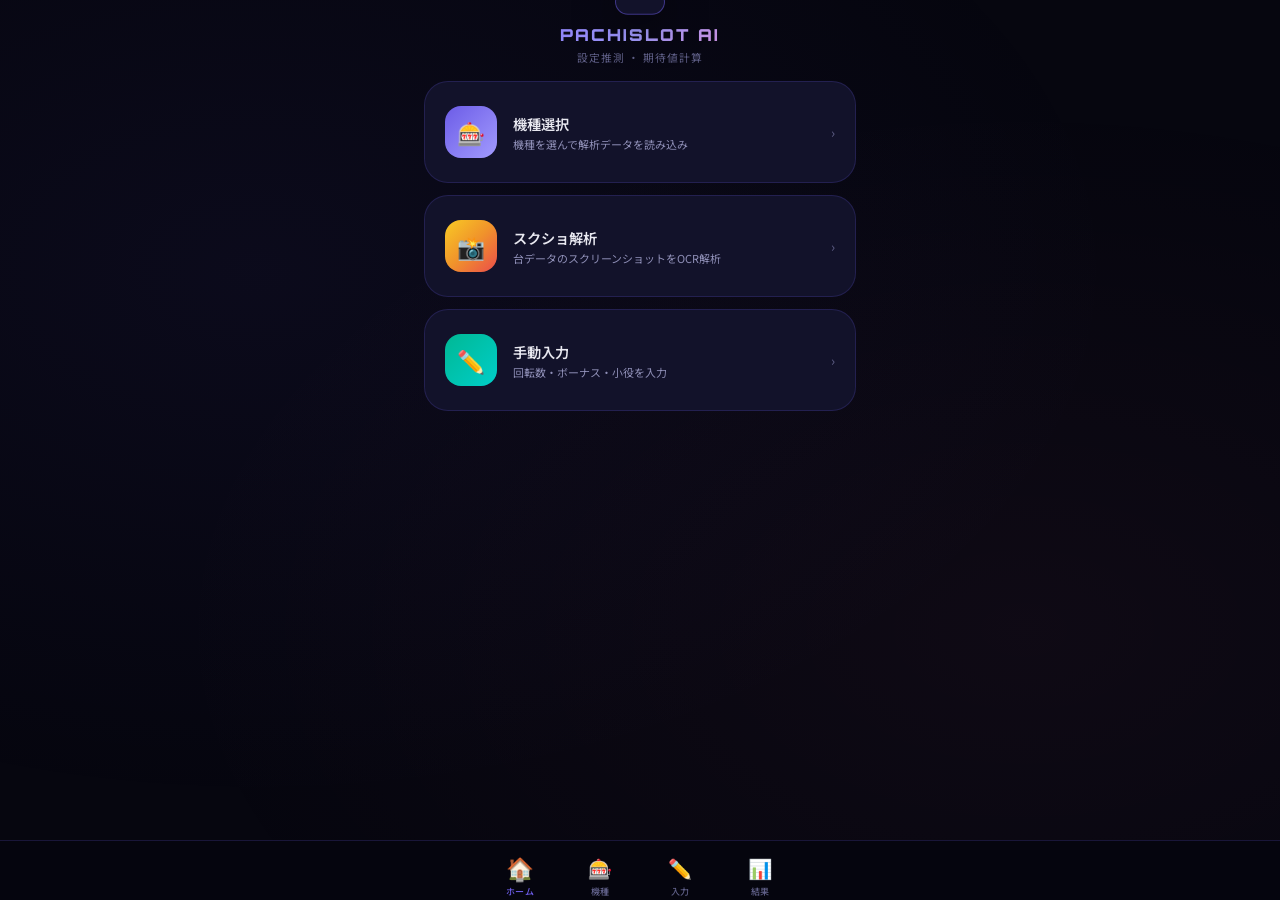
==== index.html @ 09a87e5e "Initial commit: Pachislot AI Tool with 70 machines" ====
<!DOCTYPE html>
<html lang="ja">

<head>
  <meta charset="UTF-8">
  <meta name="viewport" content="width=device-width, initial-scale=1.0, viewport-fit=cover, user-scalable=no">
  <meta name="apple-mobile-web-app-capable" content="yes">
  <meta name="apple-mobile-web-app-status-bar-style" content="black-translucent">
  <meta name="theme-color" content="#06060f">
  <meta name="description" content="パチスロ期待値・設定推測AIツール - ベイズ推定による設定判別、期待値計算、時給換算、ヤメ時推定">

  <title>パチスロ設定推測AI</title>

  <link rel="manifest" href="./manifest.json">
  <link rel="apple-touch-icon" href="./icon-192.png">
  <link rel="stylesheet" href="./style.css">
</head>

<body>

  <div id="app">

    <!-- ============ Header ============ -->
    <header class="app-header">
      <h1>PACHISLOT AI</h1>
      <p class="subtitle">設定推測 ・ 期待値計算</p>
    </header>

    <!-- ============ HOME SCREEN ============ -->
    <div id="home" class="screen active">

      <!-- Machine Select Card -->
      <div class="menu-card" data-target="machine-select">
        <div class="menu-icon purple">🎰</div>
        <div class="menu-info">
          <h3>機種選択</h3>
          <p>機種を選んで解析データを読み込み</p>
        </div>
        <span class="menu-arrow">›</span>
      </div>

      <!-- Screenshot Card -->
      <div class="menu-card" data-target="screenshot">
        <div class="menu-icon gold">📸</div>
        <div class="menu-info">
          <h3>スクショ解析</h3>
          <p>台データのスクリーンショットをOCR解析</p>
        </div>
        <span class="menu-arrow">›</span>
      </div>

      <!-- Manual Input Card -->
      <div class="menu-card" data-target="input">
        <div class="menu-icon green">✏️</div>
        <div class="menu-info">
          <h3>手動入力</h3>
          <p>回転数・ボーナス・小役を入力</p>
        </div>
        <span class="menu-arrow">›</span>
      </div>

      <!-- Quick Result Card (if machine selected) -->
      <div id="quick-status" class="card glow" style="display:none;">
        <div class="card-title"><span class="icon">📌</span>選択中の機種</div>
        <div class="detail-row">
          <span class="label">機種名</span>
          <span class="value" id="home-machine-name">-</span>
        </div>
      </div>

    </div>

    <!-- ============ MACHINE SELECT SCREEN ============ -->
    <div id="machine-select" class="screen">
      <button class="back-btn"
        onclick="document.querySelectorAll('.screen').forEach(s=>s.classList.remove('active'));document.getElementById('home').classList.add('active');">
        ‹ 戻る
      </button>

      <div class="card">
        <div class="card-title"><span class="icon">🔍</span>機種を検索</div>
        <input type="text" class="form-input" id="machine-search" placeholder="機種名を入力（例：北斗、からくり）">
        <div id="machine-info-panel" class="machine-info-panel"></div>
      </div>

      <div class="card">
        <div class="card-title"><span class="icon">📋</span>対応機種一覧 <span id="machine-count"
            style="margin-left:auto;font-size:0.9em;color:var(--accent-secondary)"></span></div>
        <div id="machine-chips" class="machine-select-list"></div>
      </div>

      <div class="btn-group">
        <button class="btn btn-secondary" onclick="
        document.querySelectorAll('.screen').forEach(s=>s.classList.remove('active'));
        document.getElementById('custom-machine').classList.add('active');
        window.scrollTo(0,0);
      ">＋ カスタム機種を追加</button>
        <button class="btn btn-primary" onclick="
        if(!document.querySelector('.machine-chip.selected')){return;}
        document.querySelectorAll('.screen').forEach(s=>s.classList.remove('active'));
        document.getElementById('input').classList.add('active');
        window.scrollTo(0,0);
      ">入力画面へ ›</button>
      </div>
    </div>

    <!-- ============ CUSTOM MACHINE SCREEN ============ -->
    <div id="custom-machine" class="screen">
      <button class="back-btn"
        onclick="document.querySelectorAll('.screen').forEach(s=>s.classList.remove('active'));document.getElementById('machine-select').classList.add('active');">
        ‹ 機種選択に戻る
      </button>

      <div class="card glow">
        <div class="card-title"><span class="icon">🛠</span>カスタム機種登録</div>
        <p style="font-size:0.78rem;color:var(--text-secondary);margin-bottom:14px;">
          一覧にない機種を自分で登録できます。設定1と設定6の値を入力すると、設定2〜5は自動補間されます。</p>

        <div class="form-group">
          <label class="form-label">機種名（必須）</label>
          <input type="text" class="form-input" id="custom-name" placeholder="例：○○の△△">
        </div>

        <div class="form-row">
          <div class="form-group">
            <label class="form-label">タイプ</label>
            <select class="form-input" id="custom-type">
              <option value="AT">AT機</option>
              <option value="Aタイプ">Aタイプ</option>
            </select>
          </div>
          <div class="form-group">
            <label class="form-label">天井 (G)</label>
            <input type="number" class="form-input" id="custom-ceiling" placeholder="999" inputmode="numeric">
          </div>
        </div>

        <div class="section-divider"></div>
        <div class="card-title"><span class="icon">📈</span>機械割（%）</div>
        <div class="form-row">
          <div class="form-group">
            <label class="form-label">設定1</label>
            <input type="number" class="form-input" id="custom-payout1" placeholder="97.0" inputmode="decimal"
              step="0.1">
          </div>
          <div class="form-group">
            <label class="form-label">設定6</label>
            <input type="number" class="form-input" id="custom-payout6" placeholder="115.0" inputmode="decimal"
              step="0.1">
          </div>
        </div>

        <div class="section-divider"></div>
        <div class="card-title"><span class="icon">🎯</span>初当たり確率（分母）</div>
        <div class="form-row">
          <div class="form-group">
            <label class="form-label">設定1 (1/X)</label>
            <input type="number" class="form-input" id="custom-hit1" placeholder="400" inputmode="numeric">
          </div>
          <div class="form-group">
            <label class="form-label">設定6 (1/X)</label>
            <input type="number" class="form-input" id="custom-hit6" placeholder="200" inputmode="numeric">
          </div>
        </div>

        <div class="section-divider"></div>
        <div class="card-title"><span class="icon">🍒</span>ベル確率（分母）</div>
        <div class="form-row">
          <div class="form-group">
            <label class="form-label">設定1 (1/X)</label>
            <input type="number" class="form-input" id="custom-bell1" placeholder="7.5" inputmode="decimal" step="0.1">
          </div>
          <div class="form-group">
            <label class="form-label">設定6 (1/X)</label>
            <input type="number" class="form-input" id="custom-bell6" placeholder="5.9" inputmode="decimal" step="0.1">
          </div>
        </div>

        <button id="btn-save-custom" class="btn btn-success btn-full btn-lg" style="margin-top:16px;">
          💾 機種を登録
        </button>
      </div>
    </div>

    <!-- ============ SCREENSHOT SCREEN ============ -->
    <div id="screenshot" class="screen">
      <button class="back-btn"
        onclick="document.querySelectorAll('.screen').forEach(s=>s.classList.remove('active'));document.getElementById('home').classList.add('active');">
        ‹ 戻る
      </button>

      <div class="card">
        <div class="card-title"><span class="icon">📸</span>スクリーンショット解析</div>

        <div class="upload-area" id="upload-area">
          <input type="file" id="screenshot-input" accept="image/*" capture="environment">
          <div class="upload-icon">📷</div>
          <p>タップして画像を選択</p>
          <small>台データのスクリーンショットをアップロード</small>
        </div>

        <div id="upload-preview" class="upload-preview">
          <img id="preview-img" src="" alt="Preview">
          <button id="remove-screenshot" class="remove-btn">✕</button>
        </div>

        <div id="ocr-loading" class="ocr-loading">
          <div class="spinner"></div>
          <p>OCR解析中...</p>
          <div class="ocr-progress"><span id="ocr-progress-value">0</span>%</div>
        </div>

        <div id="ocr-result" class="card" style="display:none; margin-top:12px; background:var(--bg-card-alt);">
        </div>
      </div>

      <div class="btn-group">
        <button class="btn btn-primary btn-full" onclick="
        document.querySelectorAll('.screen').forEach(s=>s.classList.remove('active'));
        document.getElementById('input').classList.add('active');
        window.scrollTo(0,0);
      ">入力画面で確認・修正 ›</button>
      </div>
    </div>

    <!-- ============ INPUT SCREEN ============ -->
    <div id="input" class="screen">
      <button class="back-btn"
        onclick="document.querySelectorAll('.screen').forEach(s=>s.classList.remove('active'));document.getElementById('home').classList.add('active');">
        ‹ 戻る
      </button>

      <div id="selected-machine-banner" class="card glow">
        <div class="card-title"><span class="icon">🎰</span>選択機種</div>
        <div style="font-size:1.1rem; font-weight:700;">
          <span id="selected-machine-display">未選択</span>
        </div>
      </div>

      <!-- 回転数 -->
      <div class="card">
        <div class="card-title"><span class="icon">🔄</span>回転数</div>
        <div class="form-row">
          <div class="form-group">
            <label class="form-label">総回転数</label>
            <input type="number" class="form-input" id="input-total-spins" data-key="totalSpins" placeholder="0"
              inputmode="numeric">
          </div>
          <div class="form-group">
            <label class="form-label">現在ゲーム数</label>
            <input type="number" class="form-input" id="input-current-game" data-key="currentGame" placeholder="0"
              inputmode="numeric">
          </div>
        </div>
      </div>

      <!-- ボーナス・AT -->
      <div class="card">
        <div class="card-title"><span class="icon">🎯</span>ボーナス・AT</div>
        <div class="form-row-3">
          <div class="form-group">
            <label class="form-label">BIG</label>
            <input type="number" class="form-input" id="input-big" data-key="big" placeholder="0" inputmode="numeric">
          </div>
          <div class="form-group">
            <label class="form-label">REG</label>
            <input type="number" class="form-input" id="input-reg" data-key="reg" placeholder="0" inputmode="numeric">
          </div>
          <div class="form-group">
            <label class="form-label">AT</label>
            <input type="number" class="form-input" id="input-at" data-key="at" placeholder="0" inputmode="numeric">
          </div>
        </div>
      </div>

      <!-- 投資・回収 -->
      <div class="card">
        <div class="card-title"><span class="icon">💳</span>投資・回収</div>
        <div class="form-row-3">
          <div class="form-group">
            <label class="form-label">投資 (円)</label>
            <input type="number" class="form-input" data-key="investment" placeholder="0" inputmode="numeric">
          </div>
          <div class="form-group">
            <label class="form-label">回収 (円)</label>
            <input type="number" class="form-input" data-key="revenue" placeholder="0" inputmode="numeric">
          </div>
          <div class="form-group">
            <label class="form-label">差枚</label>
            <input type="number" class="form-input" data-key="diffCoins" placeholder="0" inputmode="numeric">
          </div>
        </div>
      </div>

      <!-- 小役 -->
      <div class="card">
        <div class="card-title"><span class="icon">🍒</span>小役カウント</div>
        <div class="form-row">
          <div class="form-group">
            <label class="form-label">ベル</label>
            <input type="number" class="form-input" data-key="bell" placeholder="0" inputmode="numeric">
          </div>
          <div class="form-group">
            <label class="form-label">弱チェリー</label>
            <input type="number" class="form-input" data-key="weakCherry" placeholder="0" inputmode="numeric">
          </div>
        </div>
        <div class="form-row">
          <div class="form-group">
            <label class="form-label">スイカ</label>
            <input type="number" class="form-input" data-key="watermelon" placeholder="0" inputmode="numeric">
          </div>
          <div class="form-group">
            <label class="form-label">チャンス目</label>
            <input type="number" class="form-input" data-key="chance" placeholder="0" inputmode="numeric">
          </div>
        </div>
      </div>

      <!-- CZ -->
      <div class="card">
        <div class="card-title"><span class="icon">⚡</span>CZ</div>
        <div class="form-row">
          <div class="form-group">
            <label class="form-label">CZ突入</label>
            <input type="number" class="form-input" data-key="czEntry" placeholder="0" inputmode="numeric">
          </div>
          <div class="form-group">
            <label class="form-label">CZ成功</label>
            <input type="number" class="form-input" data-key="czSuccess" placeholder="0" inputmode="numeric">
          </div>
        </div>
      </div>

      <!-- AT初当たり -->
      <div class="card">
        <div class="card-title"><span class="icon">🎪</span>AT初当たり</div>
        <div class="form-group">
          <label class="form-label">AT初当たり回数</label>
          <input type="number" class="form-input" data-key="atFirstHit" placeholder="0" inputmode="numeric">
        </div>
      </div>

      <!-- 設定確定演出 -->
      <div class="card">
        <div class="card-title"><span class="icon">⭐</span>設定確定演出</div>
        <div class="chip-group">
          <div class="chip" data-confirm="設定2以上">設定2以上</div>
          <div class="chip" data-confirm="設定4以上">設定4以上</div>
          <div class="chip" data-confirm="設定5以上">設定5以上</div>
          <div class="chip" data-confirm="設定6確定">設定6確定</div>
        </div>
      </div>

      <!-- 終了画面・トロフィー -->
      <div class="card">
        <div class="card-title"><span class="icon">🏆</span>演出・確認</div>
        <div class="form-group">
          <label class="form-label">終了画面</label>
          <input type="text" class="form-input" data-text-key="endScreen" placeholder="例：エンディング画面">
        </div>
        <div class="form-row">
          <div class="form-group">
            <label class="form-label">トロフィー</label>
            <select class="form-input" data-text-key="trophy">
              <option value="">なし</option>
              <option value="銅">銅</option>
              <option value="銀">銀</option>
              <option value="金">金</option>
              <option value="キリン柄">キリン柄</option>
              <option value="レインボー">レインボー</option>
            </select>
          </div>
          <div class="form-group">
            <label class="form-label">ボイス</label>
            <input type="text" class="form-input" data-text-key="voice" placeholder="例：特殊ボイス">
          </div>
        </div>
      </div>

      <!-- ホール状況 -->
      <div class="card">
        <div class="card-title"><span class="icon">🏢</span>ホール状況</div>
        <div class="hall-tags">
          <div class="hall-tag" data-hall="specialDay">🔥 特日</div>
          <div class="hall-tag" data-hall="lineup">👥 並び</div>
          <div class="hall-tag" data-hall="allDevices">🎰 全台系</div>
        </div>
      </div>

      <!-- Analyze Button -->
      <button id="btn-analyze" class="btn btn-primary btn-full btn-lg" style="margin-top:8px; margin-bottom:24px;">
        🤖 AI分析を実行
      </button>

    </div>

    <!-- ============ RESULTS SCREEN ============ -->
    <div id="results" class="screen">
      <button class="back-btn"
        onclick="document.querySelectorAll('.screen').forEach(s=>s.classList.remove('active'));document.getElementById('input').classList.add('active');">
        ‹ 入力に戻る
      </button>

      <div id="results-content">
        <!-- Dynamically populated -->
      </div>

      <div class="btn-group" style="margin-bottom:24px;">
        <button class="btn btn-secondary"
          onclick="document.querySelectorAll('.screen').forEach(s=>s.classList.remove('active'));document.getElementById('input').classList.add('active');window.scrollTo(0,0);">
          ✏️ 入力修正
        </button>
        <button class="btn btn-primary"
          onclick="document.querySelectorAll('.screen').forEach(s=>s.classList.remove('active'));document.getElementById('home').classList.add('active');window.scrollTo(0,0);">
          🏠 トップへ
        </button>
      </div>
    </div>

  </div>

  <!-- ============ Bottom Navigation ============ -->
  <nav class="bottom-nav">
    <button class="nav-item active" data-screen="home">
      <span class="nav-icon">🏠</span>
      <span class="nav-label">ホーム</span>
    </button>
    <button class="nav-item" data-screen="machine-select">
      <span class="nav-icon">🎰</span>
      <span class="nav-label">機種</span>
    </button>
    <button class="nav-item" data-screen="input">
      <span class="nav-icon">✏️</span>
      <span class="nav-label">入力</span>
    </button>
    <button class="nav-item" data-screen="results">
      <span class="nav-icon">📊</span>
      <span class="nav-label">結果</span>
    </button>
  </nav>

  <!-- Toast -->
  <div id="toast" class="toast"></div>

  <!-- Scripts -->
  <script src="./machines.js"></script>
  <script src="./app.js"></script>

</body>

</html>
---- style.css ----
/* =====================================================
   パチスロ設定推測AI - スタイルシート
   Premium Dark Mode / Mobile-First
   ===================================================== */

@import url('https://fonts.googleapis.com/css2?family=Noto+Sans+JP:wght@300;400;500;600;700;900&family=Orbitron:wght@400;700;900&display=swap');

/* ── CSS Custom Properties ── */
:root {
  --bg-primary: #06060f;
  --bg-secondary: #0d0d1f;
  --bg-card: #12122a;
  --bg-card-alt: #181838;
  --bg-input: #1a1a3a;
  --bg-glass: rgba(18, 18, 42, 0.7);
  --border-color: rgba(108, 92, 231, 0.2);
  --border-glow: rgba(108, 92, 231, 0.5);
  --text-primary: #e8e8f0;
  --text-secondary: #9090b8;
  --text-muted: #606088;
  --accent-primary: #6c5ce7;
  --accent-secondary: #a29bfe;
  --accent-gradient: linear-gradient(135deg, #6c5ce7, #a29bfe, #fd79a8);
  --gradient-gold: linear-gradient(135deg, #f9ca24, #f0932b, #eb4d4b);
  --gradient-high: linear-gradient(135deg, #00b894, #00cec9);
  --gradient-danger: linear-gradient(135deg, #e17055, #d63031);
  --gradient-info: linear-gradient(135deg, #0984e3, #74b9ff);
  --gradient-purple: linear-gradient(135deg, #6c5ce7, #a29bfe);
  --success: #00b894;
  --warning: #fdcb6e;
  --danger: #e17055;
  --info: #74b9ff;
  --shadow-sm: 0 2px 8px rgba(0,0,0,0.3);
  --shadow-md: 0 4px 20px rgba(0,0,0,0.4);
  --shadow-lg: 0 8px 40px rgba(0,0,0,0.5);
  --shadow-glow: 0 0 30px rgba(108, 92, 231, 0.2);
  --radius-sm: 10px;
  --radius-md: 16px;
  --radius-lg: 24px;
  --radius-xl: 32px;
  --safe-top: env(safe-area-inset-top, 0px);
  --safe-bottom: env(safe-area-inset-bottom, 0px);
}

/* ── Reset & Base ── */
*, *::before, *::after {
  box-sizing: border-box;
  margin: 0;
  padding: 0;
}

html {
  font-size: 15px;
  -webkit-text-size-adjust: 100%;
  scroll-behavior: smooth;
}

body {
  font-family: 'Noto Sans JP', -apple-system, BlinkMacSystemFont, sans-serif;
  background: var(--bg-primary);
  color: var(--text-primary);
  min-height: 100vh;
  min-height: -webkit-fill-available;
  overflow-x: hidden;
  padding-top: var(--safe-top);
  padding-bottom: calc(70px + var(--safe-bottom));
  -webkit-font-smoothing: antialiased;
}

body::before {
  content: '';
  position: fixed;
  top: 0; left: 0; right: 0; bottom: 0;
  background:
    radial-gradient(ellipse at 20% 30%, rgba(108, 92, 231, 0.06) 0%, transparent 60%),
    radial-gradient(ellipse at 80% 70%, rgba(253, 121, 168, 0.04) 0%, transparent 60%);
  pointer-events: none;
  z-index: 0;
}

/* ── Scrollbar ── */
::-webkit-scrollbar { width: 4px; }
::-webkit-scrollbar-track { background: transparent; }
::-webkit-scrollbar-thumb { background: var(--accent-primary); border-radius: 4px; }

/* ── App Container ── */
#app {
  position: relative;
  z-index: 1;
  max-width: 480px;
  margin: 0 auto;
  padding: 0 16px;
}

/* ── Header ── */
.app-header {
  text-align: center;
  padding: 24px 0 16px;
}

.app-header h1 {
  font-family: 'Orbitron', sans-serif;
  font-size: 1.1rem;
  font-weight: 900;
  background: var(--accent-gradient);
  -webkit-background-clip: text;
  -webkit-text-fill-color: transparent;
  background-clip: text;
  letter-spacing: 2px;
  text-transform: uppercase;
}

.app-header .subtitle {
  font-size: 0.72rem;
  color: var(--text-muted);
  margin-top: 4px;
  letter-spacing: 1px;
}

/* ── Screens ── */
.screen {
  display: none;
  animation: fadeSlideIn 0.4s ease;
}
.screen.active { display: block; }

@keyframes fadeSlideIn {
  from { opacity: 0; transform: translateY(16px); }
  to { opacity: 1; transform: translateY(0); }
}

/* ── Cards ── */
.card {
  background: var(--bg-card);
  border: 1px solid var(--border-color);
  border-radius: var(--radius-md);
  padding: 20px;
  margin-bottom: 14px;
  backdrop-filter: blur(10px);
  transition: transform 0.2s, box-shadow 0.2s, border-color 0.2s;
}
.card:active {
  transform: scale(0.98);
}
.card.glow {
  border-color: var(--border-glow);
  box-shadow: var(--shadow-glow);
}

.card-title {
  font-size: 0.75rem;
  font-weight: 600;
  color: var(--text-muted);
  text-transform: uppercase;
  letter-spacing: 2px;
  margin-bottom: 12px;
  display: flex;
  align-items: center;
  gap: 8px;
}
.card-title .icon {
  font-size: 1rem;
}

/* ── Menu Cards (Top Screen) ── */
.menu-card {
  background: var(--bg-card);
  border: 1px solid var(--border-color);
  border-radius: var(--radius-lg);
  padding: 24px 20px;
  margin-bottom: 12px;
  display: flex;
  align-items: center;
  gap: 16px;
  cursor: pointer;
  transition: all 0.3s ease;
  position: relative;
  overflow: hidden;
}
.menu-card::before {
  content: '';
  position: absolute;
  top: 0; left: 0; right: 0;
  height: 2px;
  background: var(--accent-gradient);
  opacity: 0;
  transition: opacity 0.3s;
}
.menu-card:active {
  transform: scale(0.97);
  border-color: var(--border-glow);
}
.menu-card:active::before { opacity: 1; }

.menu-icon {
  width: 52px;
  height: 52px;
  border-radius: var(--radius-md);
  display: flex;
  align-items: center;
  justify-content: center;
  font-size: 1.5rem;
  flex-shrink: 0;
}
.menu-icon.purple { background: var(--gradient-purple); }
.menu-icon.gold { background: var(--gradient-gold); }
.menu-icon.green { background: var(--gradient-high); }
.menu-icon.blue { background: var(--gradient-info); }
.menu-icon.red { background: var(--gradient-danger); }

.menu-info h3 {
  font-size: 0.95rem;
  font-weight: 600;
  margin-bottom: 2px;
}
.menu-info p {
  font-size: 0.73rem;
  color: var(--text-secondary);
}

.menu-arrow {
  margin-left: auto;
  color: var(--text-muted);
  font-size: 0.9rem;
}

/* ── Buttons ── */
.btn {
  display: inline-flex;
  align-items: center;
  justify-content: center;
  gap: 8px;
  padding: 14px 24px;
  border: none;
  border-radius: var(--radius-md);
  font-family: inherit;
  font-size: 0.9rem;
  font-weight: 600;
  cursor: pointer;
  transition: all 0.25s ease;
  position: relative;
  overflow: hidden;
}
.btn:active {
  transform: scale(0.95);
}

.btn-primary {
  background: var(--accent-gradient);
  color: #fff;
  box-shadow: 0 4px 20px rgba(108, 92, 231, 0.4);
}
.btn-primary:active {
  box-shadow: 0 2px 10px rgba(108, 92, 231, 0.3);
}

.btn-secondary {
  background: var(--bg-input);
  color: var(--text-primary);
  border: 1px solid var(--border-color);
}

.btn-success {
  background: var(--gradient-high);
  color: #fff;
  box-shadow: 0 4px 20px rgba(0, 184, 148, 0.3);
}

.btn-danger {
  background: var(--gradient-danger);
  color: #fff;
}

.btn-full {
  width: 100%;
}

.btn-lg {
  padding: 16px 28px;
  font-size: 1rem;
  border-radius: var(--radius-lg);
}

.btn-group {
  display: flex;
  gap: 10px;
  margin-top: 16px;
}
.btn-group .btn {
  flex: 1;
}

/* ── Form Elements ── */
.form-group {
  margin-bottom: 14px;
}

.form-label {
  display: block;
  font-size: 0.75rem;
  font-weight: 500;
  color: var(--text-secondary);
  margin-bottom: 6px;
  letter-spacing: 0.5px;
}

.form-input {
  width: 100%;
  padding: 12px 16px;
  background: var(--bg-input);
  border: 1px solid var(--border-color);
  border-radius: var(--radius-sm);
  color: var(--text-primary);
  font-family: inherit;
  font-size: 0.95rem;
  transition: border-color 0.2s, box-shadow 0.2s;
  -webkit-appearance: none;
  appearance: none;
}
.form-input:focus {
  outline: none;
  border-color: var(--accent-primary);
  box-shadow: 0 0 0 3px rgba(108, 92, 231, 0.15);
}
.form-input::placeholder {
  color: var(--text-muted);
}

select.form-input {
  background-image: url("data:image/svg+xml,%3Csvg xmlns='http://www.w3.org/2000/svg' width='12' height='12' viewBox='0 0 12 12'%3E%3Cpath fill='%239090b8' d='M6 8L1 3h10z'/%3E%3C/svg%3E");
  background-repeat: no-repeat;
  background-position: right 14px center;
  padding-right: 36px;
}

textarea.form-input {
  min-height: 80px;
  resize: vertical;
}

.form-row {
  display: grid;
  grid-template-columns: 1fr 1fr;
  gap: 10px;
}

.form-row-3 {
  display: grid;
  grid-template-columns: 1fr 1fr 1fr;
  gap: 10px;
}

/* ── Machine Select ── */
.machine-select-list {
  display: grid;
  grid-template-columns: 1fr 1fr;
  gap: 8px;
  margin-top: 10px;
}

.machine-chip {
  padding: 12px;
  background: var(--bg-input);
  border: 1px solid var(--border-color);
  border-radius: var(--radius-sm);
  text-align: center;
  font-size: 0.8rem;
  font-weight: 500;
  cursor: pointer;
  transition: all 0.2s;
}
.machine-chip:active, .machine-chip.selected {
  background: var(--accent-primary);
  border-color: var(--accent-primary);
  color: #fff;
}

/* ── Screenshot Upload ── */
.upload-area {
  border: 2px dashed var(--border-color);
  border-radius: var(--radius-lg);
  padding: 40px 20px;
  text-align: center;
  cursor: pointer;
  transition: all 0.3s;
  position: relative;
}
.upload-area:active {
  border-color: var(--accent-primary);
  background: rgba(108, 92, 231, 0.05);
}
.upload-area .upload-icon {
  font-size: 2.5rem;
  margin-bottom: 12px;
}
.upload-area p {
  font-size: 0.85rem;
  color: var(--text-secondary);
}
.upload-area small {
  font-size: 0.7rem;
  color: var(--text-muted);
  display: block;
  margin-top: 6px;
}
.upload-area input[type="file"] {
  position: absolute;
  inset: 0;
  opacity: 0;
  cursor: pointer;
}

.upload-preview {
  display: none;
  margin-top: 12px;
  border-radius: var(--radius-sm);
  overflow: hidden;
  position: relative;
}
.upload-preview img {
  width: 100%;
  border-radius: var(--radius-sm);
}
.upload-preview .remove-btn {
  position: absolute;
  top: 8px;
  right: 8px;
  background: rgba(0,0,0,0.7);
  color: #fff;
  border: none;
  border-radius: 50%;
  width: 28px;
  height: 28px;
  cursor: pointer;
  font-size: 0.8rem;
}

/* ── Results ── */
.result-section {
  margin-bottom: 20px;
}

.result-section-title {
  font-size: 0.7rem;
  font-weight: 600;
  color: var(--accent-secondary);
  text-transform: uppercase;
  letter-spacing: 2px;
  margin-bottom: 10px;
  padding-bottom: 6px;
  border-bottom: 1px solid var(--border-color);
}

/* Setting Bars */
.setting-bar-container {
  margin-bottom: 8px;
}
.setting-bar-label {
  display: flex;
  justify-content: space-between;
  align-items: center;
  font-size: 0.82rem;
  margin-bottom: 4px;
}
.setting-bar-label .setting-num {
  font-weight: 600;
}
.setting-bar-label .setting-pct {
  font-family: 'Orbitron', sans-serif;
  font-weight: 700;
  font-size: 0.9rem;
}

.setting-bar {
  height: 8px;
  background: var(--bg-input);
  border-radius: 4px;
  overflow: hidden;
}
.setting-bar-fill {
  height: 100%;
  border-radius: 4px;
  transition: width 1s ease;
  min-width: 2px;
}
.setting-bar-fill.s1 { background: var(--gradient-danger); }
.setting-bar-fill.s2 { background: linear-gradient(90deg, #e17055, #fdcb6e); }
.setting-bar-fill.s3 { background: linear-gradient(90deg, #fdcb6e, #ffeaa7); }
.setting-bar-fill.s4 { background: var(--gradient-info); }
.setting-bar-fill.s5 { background: var(--gradient-high); }
.setting-bar-fill.s6 { background: var(--gradient-gold); }

/* Stat Grid */
.stat-grid {
  display: grid;
  grid-template-columns: 1fr 1fr;
  gap: 10px;
  margin-top: 12px;
}

.stat-item {
  background: var(--bg-card-alt);
  border-radius: var(--radius-sm);
  padding: 14px;
  text-align: center;
}
.stat-item.full { grid-column: 1 / -1; }

.stat-label {
  font-size: 0.68rem;
  color: var(--text-muted);
  text-transform: uppercase;
  letter-spacing: 1px;
  margin-bottom: 4px;
}
.stat-value {
  font-family: 'Orbitron', sans-serif;
  font-size: 1.3rem;
  font-weight: 700;
}
.stat-value.positive { color: var(--success); }
.stat-value.negative { color: var(--danger); }
.stat-value.neutral { color: var(--info); }
.stat-value.gold { 
  background: var(--gradient-gold);
  -webkit-background-clip: text;
  -webkit-text-fill-color: transparent;
}
.stat-unit {
  font-size: 0.65rem;
  color: var(--text-muted);
  margin-top: 2px;
}

/* Confidence Badge */
.confidence-badge {
  display: inline-block;
  padding: 6px 16px;
  border-radius: 20px;
  font-size: 0.78rem;
  font-weight: 700;
  letter-spacing: 1px;
}
.confidence-badge.very-high { background: var(--gradient-gold); color: #fff; }
.confidence-badge.high { background: var(--gradient-high); color: #fff; }
.confidence-badge.medium { background: var(--gradient-info); color: #fff; }
.confidence-badge.low { background: var(--gradient-danger); color: #fff; }

/* Quit Badge */
.quit-badge {
  display: inline-flex;
  align-items: center;
  gap: 8px;
  padding: 10px 20px;
  border-radius: var(--radius-md);
  font-size: 0.9rem;
  font-weight: 700;
}
.quit-badge.continue { background: var(--gradient-high); color: #fff; }
.quit-badge.maybe { background: var(--gradient-info); color: #fff; }
.quit-badge.quit { background: var(--gradient-danger); color: #fff; }

/* Detail Item */
.detail-row {
  display: flex;
  justify-content: space-between;
  align-items: center;
  padding: 10px 0;
  border-bottom: 1px solid rgba(108, 92, 231, 0.08);
  font-size: 0.85rem;
}
.detail-row:last-child { border-bottom: none; }
.detail-row .label { color: var(--text-secondary); }
.detail-row .value { font-weight: 600; }

/* ── Probability Table ── */
.prob-table {
  width: 100%;
  border-collapse: collapse;
  margin-top: 8px;
  font-size: 0.78rem;
}
.prob-table th {
  background: var(--bg-card-alt);
  padding: 8px;
  font-weight: 500;
  color: var(--text-muted);
  text-align: center;
  border-bottom: 1px solid var(--border-color);
}
.prob-table td {
  padding: 8px;
  text-align: center;
  border-bottom: 1px solid rgba(108, 92, 231, 0.05);
}
.prob-table tr:nth-child(even) td {
  background: rgba(108, 92, 231, 0.03);
}
.prob-table .highlight {
  color: var(--accent-secondary);
  font-weight: 600;
}

/* ── Toggle & Chips ── */
.chip-group {
  display: flex;
  gap: 6px;
  flex-wrap: wrap;
}
.chip {
  padding: 8px 14px;
  background: var(--bg-input);
  border: 1px solid var(--border-color);
  border-radius: 20px;
  font-size: 0.75rem;
  font-weight: 500;
  cursor: pointer;
  transition: all 0.2s;
  user-select: none;
}
.chip.active {
  background: var(--accent-primary);
  border-color: var(--accent-primary);
  color: #fff;
}

/* ── OCR Loading ── */
.ocr-loading {
  display: none;
  text-align: center;
  padding: 30px;
}
.ocr-loading.active { display: block; }

.spinner {
  width: 40px;
  height: 40px;
  border: 3px solid var(--bg-input);
  border-top-color: var(--accent-primary);
  border-radius: 50%;
  animation: spin 0.8s linear infinite;
  margin: 0 auto 16px;
}
@keyframes spin {
  to { transform: rotate(360deg); }
}

.ocr-loading p {
  color: var(--text-secondary);
  font-size: 0.85rem;
}
.ocr-progress {
  margin-top: 10px;
  font-family: 'Orbitron', sans-serif;
  font-size: 1.1rem;
  color: var(--accent-secondary);
}

/* ── Bottom Navigation ── */
.bottom-nav {
  position: fixed;
  bottom: 0;
  left: 0;
  right: 0;
  height: calc(60px + var(--safe-bottom));
  background: rgba(6, 6, 15, 0.95);
  backdrop-filter: blur(20px);
  border-top: 1px solid var(--border-color);
  display: flex;
  justify-content: center;
  align-items: flex-start;
  padding-top: 8px;
  padding-bottom: var(--safe-bottom);
  z-index: 100;
}

.nav-item {
  flex: 1;
  display: flex;
  flex-direction: column;
  align-items: center;
  gap: 3px;
  cursor: pointer;
  transition: color 0.2s;
  color: var(--text-muted);
  background: none;
  border: none;
  font-family: inherit;
  padding: 4px;
  max-width: 80px;
}
.nav-item .nav-icon {
  font-size: 1.3rem;
  transition: transform 0.2s;
}
.nav-item .nav-label {
  font-size: 0.6rem;
  font-weight: 500;
  letter-spacing: 0.5px;
}
.nav-item.active {
  color: var(--accent-primary);
}
.nav-item.active .nav-icon {
  transform: scale(1.15);
}

/* ── Toast ── */
.toast {
  position: fixed;
  top: calc(20px + var(--safe-top));
  left: 50%;
  transform: translateX(-50%) translateY(-120%);
  background: var(--bg-card);
  border: 1px solid var(--border-glow);
  border-radius: var(--radius-md);
  padding: 12px 24px;
  font-size: 0.85rem;
  color: var(--text-primary);
  z-index: 200;
  box-shadow: var(--shadow-lg);
  transition: transform 0.4s ease;
  white-space: nowrap;
}
.toast.show {
  transform: translateX(-50%) translateY(0);
}

/* ── Back Button ── */
.back-btn {
  display: inline-flex;
  align-items: center;
  gap: 6px;
  background: none;
  border: none;
  color: var(--accent-secondary);
  font-family: inherit;
  font-size: 0.85rem;
  cursor: pointer;
  padding: 8px 0;
  margin-bottom: 8px;
}
.back-btn:active { opacity: 0.7; }

/* ── Confidence Breakdown ── */
.conf-item {
  display: flex;
  align-items: center;
  gap: 12px;
  padding: 10px 0;
  border-bottom: 1px solid rgba(108, 92, 231, 0.08);
}
.conf-item:last-child { border-bottom: none; }

.conf-item .conf-label {
  width: 70px;
  font-size: 0.78rem;
  color: var(--text-secondary);
  flex-shrink: 0;
}

.conf-bar-wrap {
  flex: 1;
  height: 6px;
  background: var(--bg-input);
  border-radius: 3px;
  overflow: hidden;
}
.conf-bar {
  height: 100%;
  border-radius: 3px;
  background: var(--gradient-high);
  transition: width 0.8s ease;
}

.conf-value {
  width: 44px;
  text-align: right;
  font-size: 0.8rem;
  font-weight: 600;
  flex-shrink: 0;
}

/* ── Hall Special Tags ── */
.hall-tags {
  display: flex;
  flex-wrap: wrap;
  gap: 6px;
  margin-top: 8px;
}

.hall-tag {
  padding: 6px 12px;
  border-radius: 16px;
  font-size: 0.72rem;
  font-weight: 600;
  cursor: pointer;
  transition: all 0.2s;
  user-select: none;
  border: 1px solid var(--border-color);
  background: var(--bg-input);
  color: var(--text-secondary);
}
.hall-tag.active {
  border-color: var(--accent-primary);
  background: rgba(108, 92, 231, 0.2);
  color: var(--accent-secondary);
}

/* ── Section Divider ── */
.section-divider {
  height: 1px;
  background: var(--border-color);
  margin: 20px 0;
}

/* ── Animations ── */
@keyframes pulse {
  0%, 100% { opacity: 1; }
  50% { opacity: 0.5; }
}

@keyframes shimmer {
  0% { background-position: -200px 0; }
  100% { background-position: 200px 0; }
}

.animate-pulse {
  animation: pulse 2s ease-in-out infinite;
}

/* ── Machine Info Panel ── */
.machine-info-panel {
  display: none;
  margin-top: 10px;
  padding: 14px;
  background: var(--bg-card-alt);
  border-radius: var(--radius-sm);
  border-left: 3px solid var(--accent-primary);
}
.machine-info-panel.active { display: block; }

.machine-info-row {
  display: flex;
  justify-content: space-between;
  padding: 4px 0;
  font-size: 0.8rem;
}
.machine-info-row .label { color: var(--text-muted); }
.machine-info-row .value { color: var(--text-primary); font-weight: 500; }

/* ── Responsive ── */
@media (max-width: 360px) {
  html { font-size: 14px; }
  .form-row { grid-template-columns: 1fr; }
  .form-row-3 { grid-template-columns: 1fr 1fr; }
  .stat-grid { grid-template-columns: 1fr; }
}

@media (min-width: 481px) {
  #app { padding: 0 24px; }
}

/* ── Print Hidden ── */
@media print {
  .bottom-nav, .back-btn, .btn { display: none !important; }
}
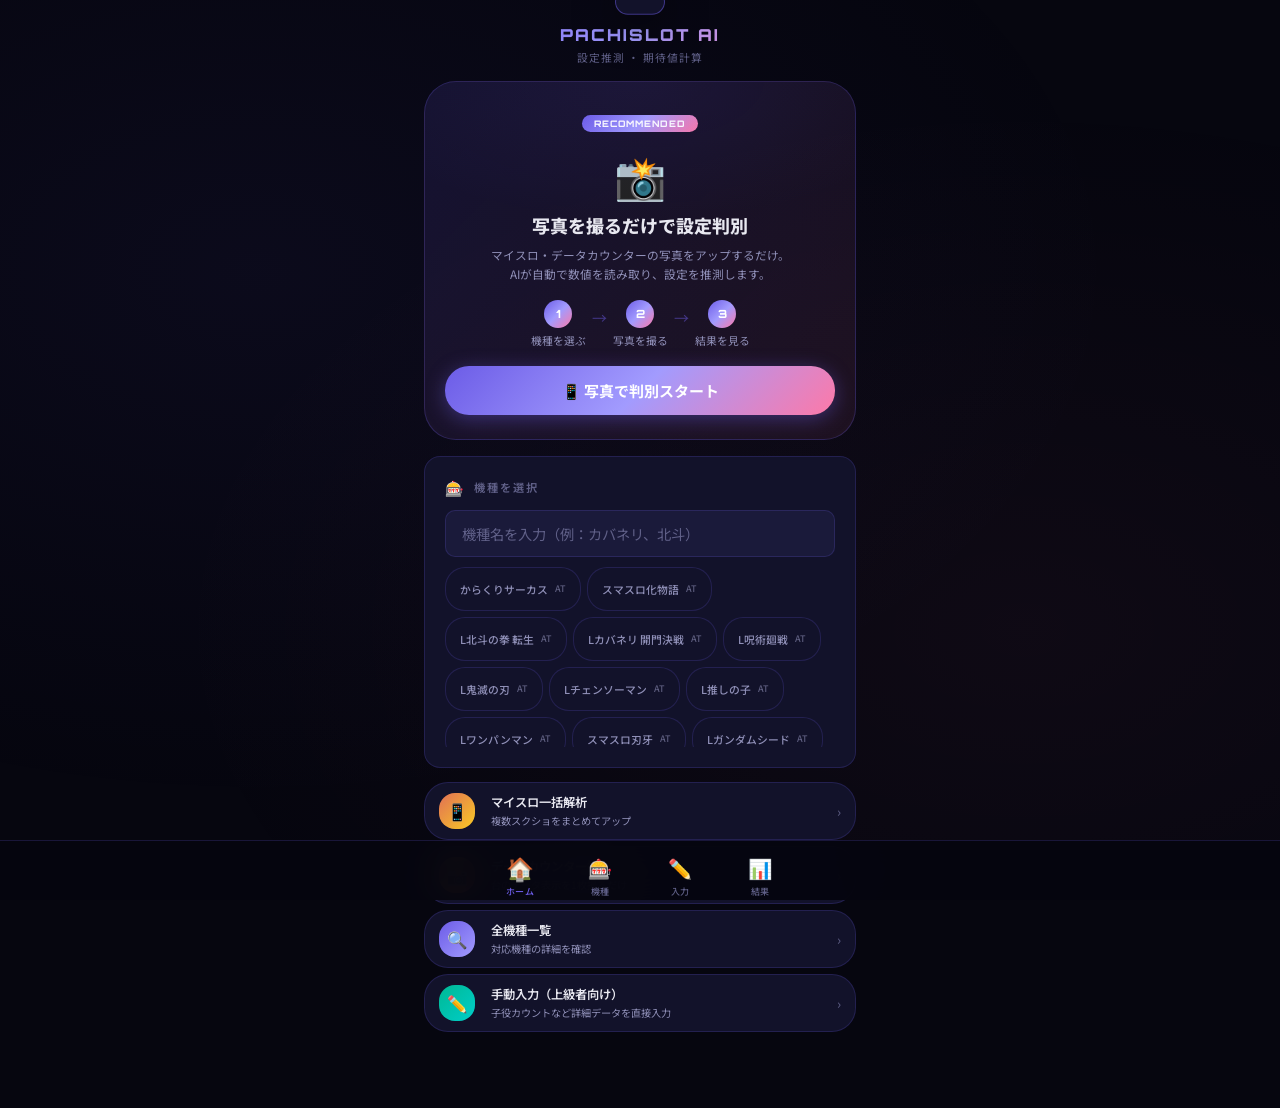
==== commit 7da70aa4: "Major update: photo-first UX, AI commentary, setting confirm panel, iOS fix" ====
--- a/index.html
+++ b/index.html
@@ -29,42 +29,67 @@
     <!-- ============ HOME SCREEN ============ -->
     <div id="home" class="screen active">
 
-      <!-- Machine Select Card -->
-      <div class="menu-card" data-target="machine-select">
-        <div class="menu-icon purple">🎰</div>
-        <div class="menu-info">
-          <h3>機種選択</h3>
-          <p>機種を選んで解析データを読み込み</p>
-        </div>
-        <span class="menu-arrow">›</span>
-      </div>
-
-      <!-- Screenshot Card -->
-      <div class="menu-card" data-target="screenshot">
-        <div class="menu-icon gold">📸</div>
-        <div class="menu-info">
-          <h3>スクショ解析</h3>
-          <p>台データのスクリーンショットをOCR解析</p>
-        </div>
-        <span class="menu-arrow">›</span>
-      </div>
-
-      <!-- Manual Input Card -->
-      <div class="menu-card" data-target="input">
-        <div class="menu-icon green">✏️</div>
-        <div class="menu-info">
-          <h3>手動入力</h3>
-          <p>回転数・ボーナス・小役を入力</p>
-        </div>
-        <span class="menu-arrow">›</span>
-      </div>
-
-      <!-- Quick Result Card (if machine selected) -->
-      <div id="quick-status" class="card glow" style="display:none;">
-        <div class="card-title"><span class="icon">📌</span>選択中の機種</div>
-        <div class="detail-row">
-          <span class="label">機種名</span>
-          <span class="value" id="home-machine-name">-</span>
+      <!-- ★ Hero: 写真で判別 (メインCTA) -->
+      <div class="hero-card">
+        <div class="hero-badge">RECOMMENDED</div>
+        <div class="hero-emoji">📸</div>
+        <h2 class="hero-title">写真を撮るだけで設定判別</h2>
+        <p class="hero-desc">マイスロ・データカウンターの写真をアップするだけ。<br>AIが自動で数値を読み取り、設定を推測します。</p>
+        <div class="hero-steps">
+          <div class="hero-step"><span class="step-num">1</span><span>機種を選ぶ</span></div>
+          <div class="hero-step-arrow">→</div>
+          <div class="hero-step"><span class="step-num">2</span><span>写真を撮る</span></div>
+          <div class="hero-step-arrow">→</div>
+          <div class="hero-step"><span class="step-num">3</span><span>結果を見る</span></div>
+        </div>
+        <button id="hero-start-btn" class="btn btn-primary btn-full btn-lg hero-btn" data-target="myslot-bulk">
+          📱 写真で判別スタート
+        </button>
+      </div>
+
+      <!-- Machine Quick Select (compact) -->
+      <div class="card" id="home-machine-card">
+        <div class="card-title"><span class="icon">🎰</span>機種を選択 <span id="home-selected-badge" class="selected-badge" style="display:none;"></span></div>
+        <input type="text" class="form-input" id="home-machine-search" placeholder="機種名を入力（例：カバネリ、北斗）">
+        <div id="home-machine-chips" class="home-machine-chips"></div>
+      </div>
+
+      <!-- Menu Cards (secondary) -->
+      <div class="secondary-menu">
+        <div class="menu-card compact" data-target="myslot-bulk">
+          <div class="menu-icon" style="background:linear-gradient(135deg,#e17055,#f9ca24);">📱</div>
+          <div class="menu-info">
+            <h3>マイスロ一括解析</h3>
+            <p>複数スクショをまとめてアップ</p>
+          </div>
+          <span class="menu-arrow">›</span>
+        </div>
+
+        <div class="menu-card compact" data-target="screenshot">
+          <div class="menu-icon gold">📸</div>
+          <div class="menu-info">
+            <h3>データカウンター撮影</h3>
+            <p>台のデータ表示を1枚撮るだけ</p>
+          </div>
+          <span class="menu-arrow">›</span>
+        </div>
+
+        <div class="menu-card compact" data-target="machine-select">
+          <div class="menu-icon purple">🔍</div>
+          <div class="menu-info">
+            <h3>全機種一覧</h3>
+            <p>対応機種の詳細を確認</p>
+          </div>
+          <span class="menu-arrow">›</span>
+        </div>
+
+        <div class="menu-card compact" data-target="input">
+          <div class="menu-icon green">✏️</div>
+          <div class="menu-info">
+            <h3>手動入力（上級者向け）</h3>
+            <p>子役カウントなど詳細データを直接入力</p>
+          </div>
+          <span class="menu-arrow">›</span>
         </div>
       </div>
 
@@ -193,7 +218,7 @@
         <div class="card-title"><span class="icon">📸</span>スクリーンショット解析</div>
 
         <div class="upload-area" id="upload-area">
-          <input type="file" id="screenshot-input" accept="image/*" capture="environment">
+          <input type="file" id="screenshot-input" accept="image/*">
           <div class="upload-icon">📷</div>
           <p>タップして画像を選択</p>
           <small>台データのスクリーンショットをアップロード</small>
@@ -223,6 +248,106 @@
       </div>
     </div>
 
+    <!-- ============ MYSLOT BULK UPLOAD SCREEN ============ -->
+    <div id="myslot-bulk" class="screen">
+      <button class="back-btn"
+        onclick="document.querySelectorAll('.screen').forEach(s=>s.classList.remove('active'));document.getElementById('home').classList.add('active');">
+        ‹ 戻る
+      </button>
+
+      <div class="card glow">
+        <div class="card-title"><span class="icon">📱</span>マイスロ 一括解析</div>
+        <p style="font-size:0.78rem; color:var(--text-secondary); margin-bottom:14px;">
+          サミーの「マイスロ」アプリのスクリーンショットを一括アップロード。<br>
+          複数枚（最大10枚）をまとめてOCR解析し、データを自動入力します。
+        </p>
+
+        <div id="myslot-selected-machine" class="detail-row" style="border-bottom:1px solid var(--border-color); padding-bottom:10px; margin-bottom:14px;">
+          <span class="label">対象機種</span>
+          <span class="value" id="myslot-machine-name" style="color:var(--accent-secondary);">未選択</span>
+        </div>
+
+        <!-- Upload Area -->
+        <div class="myslot-upload-area" id="myslot-upload-area">
+          <input type="file" id="myslot-file-input" accept="image/*" multiple>
+          <div class="upload-icon">📸</div>
+          <p>タップして画像を選択<br><small>（複数枚OK・一括選択可能）</small></p>
+        </div>
+
+        <!-- Thumbnails -->
+        <div id="myslot-thumbnails" class="myslot-thumbnails"></div>
+
+        <!-- Add more button -->
+        <div id="myslot-add-more" class="myslot-add-more" style="display:none;">
+          <input type="file" id="myslot-add-file-input" accept="image/*" multiple>
+          <span>＋ 画像を追加</span>
+        </div>
+      </div>
+
+      <!-- OCR Progress -->
+      <div id="myslot-ocr-progress" class="card" style="display:none;">
+        <div class="card-title"><span class="icon">🔍</span>OCR解析中</div>
+        <div class="myslot-progress-container">
+          <div class="myslot-progress-bar">
+            <div class="myslot-progress-fill" id="myslot-progress-fill"></div>
+          </div>
+          <div class="myslot-progress-text">
+            <span id="myslot-progress-current">0</span> / <span id="myslot-progress-total">0</span> 枚
+          </div>
+        </div>
+        <p id="myslot-progress-status" style="font-size:0.78rem; color:var(--text-secondary); text-align:center; margin-top:8px;">準備中...</p>
+      </div>
+
+      <!-- OCR Results -->
+      <div id="myslot-results" class="card" style="display:none;">
+        <div class="card-title"><span class="icon">📊</span>解析結果</div>
+        <div id="myslot-results-content"></div>
+      </div>
+
+      <!-- ★ 設定示唆イベント確認パネル（OCR後に表示） -->
+      <div id="myslot-confirm-panel" class="card" style="display:none;">
+        <div class="card-title"><span class="icon">🏆</span>確認できた示唆イベント</div>
+        <p style="font-size:0.78rem; color:var(--text-secondary); margin-bottom:12px;">
+          写真に映っていた演出・トロフィーを選択してください。<br>
+          <strong style="color:var(--accent-secondary);">設定確定要素がある場合、精度が大幅にアップします。</strong>
+        </p>
+        <div class="confirm-event-grid" id="confirm-event-grid">
+          <!-- 汎用共通 -->
+          <button class="confirm-event-btn" data-confirm-key="inlineConfirm6" data-label="設定6確定">
+            🌈 設定6確定<span class="confirm-desc">（虹トロフィー・設定6確定画面等）</span>
+          </button>
+          <button class="confirm-event-btn" data-confirm-key="inlineConfirm56" data-label="設定5以上">
+            💜 設定5以上確定<span class="confirm-desc">（プレミアム演出等）</span>
+          </button>
+          <button class="confirm-event-btn" data-confirm-key="inlineConfirm456" data-label="設定4以上">
+            💙 設定4以上確定<span class="confirm-desc">（高設定確定画面等）</span>
+          </button>
+          <button class="confirm-event-btn" data-confirm-key="inlineConfirm246" data-label="偶数確定">
+            💚 偶数設定確定<span class="confirm-desc">（設定2・4・6確定）</span>
+          </button>
+          <button class="confirm-event-btn" data-confirm-key="inlineHighSuggest" data-label="高設定示唆">
+            ⭐ 高設定示唆（強）<span class="confirm-desc">（設定4以上濃厚演出）</span>
+          </button>
+          <button class="confirm-event-btn active-none" data-confirm-key="" data-label="なし">
+            ✖ なし / リセット
+          </button>
+        </div>
+        <div id="confirm-selected-display" style="margin-top:10px; font-size:0.8rem; color:var(--accent-secondary); display:none;">
+          ✓ 選択中: <span id="confirm-selected-label"></span>
+        </div>
+      </div>
+
+      <!-- Action Buttons -->
+      <div class="btn-group" style="margin-bottom:24px;">
+        <button id="btn-myslot-analyze" class="btn btn-primary btn-full btn-lg" style="display:none;">
+          🔍 一括OCR解析を実行
+        </button>
+        <button id="btn-myslot-apply" class="btn btn-success btn-full btn-lg" style="display:none;">
+          ✅ データを反映して設定判別へ
+        </button>
+      </div>
+    </div>
+
     <!-- ============ INPUT SCREEN ============ -->
     <div id="input" class="screen">
       <button class="back-btn"
@@ -235,113 +360,69 @@
         <div style="font-size:1.1rem; font-weight:700;">
           <span id="selected-machine-display">未選択</span>
         </div>
-      </div>
-
-      <!-- 回転数 -->
+        <p id="no-machine-hint" style="font-size:0.75rem; color:var(--text-muted); margin-top:4px;">
+          先に機種を選択してください
+        </p>
+      </div>
+
+      <!-- 回転数（共通） -->
       <div class="card">
         <div class="card-title"><span class="icon">🔄</span>回転数</div>
         <div class="form-row">
           <div class="form-group">
             <label class="form-label">総回転数</label>
-            <input type="number" class="form-input" id="input-total-spins" data-key="totalSpins" placeholder="0"
-              inputmode="numeric">
+            <input type="number" class="form-input" id="input-total-spins" placeholder="0" inputmode="numeric">
           </div>
           <div class="form-group">
             <label class="form-label">現在ゲーム数</label>
-            <input type="number" class="form-input" id="input-current-game" data-key="currentGame" placeholder="0"
-              inputmode="numeric">
-          </div>
-        </div>
-      </div>
-
-      <!-- ボーナス・AT -->
-      <div class="card">
-        <div class="card-title"><span class="icon">🎯</span>ボーナス・AT</div>
+            <input type="number" class="form-input" id="input-current-game" placeholder="0" inputmode="numeric">
+          </div>
+        </div>
+      </div>
+
+      <!-- ★ 機種特化フィールド（動的生成） -->
+      <div id="dynamic-fields-container">
+        <div class="card" style="text-align:center; padding: 24px;">
+          <p style="color:var(--text-muted); font-size:0.85rem;">
+            🎰 機種を選択すると、その機種に応じた入力フィールドが表示されます
+          </p>
+        </div>
+      </div>
+
+      <!-- 投資・回収（共通） -->
+      <div class="card">
+        <div class="card-title">
+          <span class="icon">💳</span>投資・回収
+          <button class="invest-toggle-btn" id="invest-mode-toggle" onclick="
+            const btn = this;
+            const labels = document.querySelectorAll('.invest-label');
+            const isYen = btn.textContent.trim() === '円';
+            btn.textContent = isYen ? '枚' : '円';
+            btn.classList.toggle('coins-mode', isYen);
+            labels.forEach(l => l.textContent = isYen ? l.dataset.coinsLabel : l.dataset.yenLabel);
+            // Update state
+            if (typeof window.__pachislotState !== 'undefined') {
+              window.__pachislotState.investmentMode = isYen ? 'coins' : 'yen';
+            }
+          ">円</button>
+        </div>
         <div class="form-row-3">
           <div class="form-group">
-            <label class="form-label">BIG</label>
-            <input type="number" class="form-input" id="input-big" data-key="big" placeholder="0" inputmode="numeric">
-          </div>
-          <div class="form-group">
-            <label class="form-label">REG</label>
-            <input type="number" class="form-input" id="input-reg" data-key="reg" placeholder="0" inputmode="numeric">
-          </div>
-          <div class="form-group">
-            <label class="form-label">AT</label>
-            <input type="number" class="form-input" id="input-at" data-key="at" placeholder="0" inputmode="numeric">
-          </div>
-        </div>
-      </div>
-
-      <!-- 投資・回収 -->
-      <div class="card">
-        <div class="card-title"><span class="icon">💳</span>投資・回収</div>
-        <div class="form-row-3">
-          <div class="form-group">
-            <label class="form-label">投資 (円)</label>
-            <input type="number" class="form-input" data-key="investment" placeholder="0" inputmode="numeric">
-          </div>
-          <div class="form-group">
-            <label class="form-label">回収 (円)</label>
-            <input type="number" class="form-input" data-key="revenue" placeholder="0" inputmode="numeric">
+            <label class="form-label invest-label" data-yen-label="投資 (円)" data-coins-label="投資 (枚)">投資 (円)</label>
+            <input type="number" class="form-input" id="input-investment" placeholder="0" inputmode="numeric">
+          </div>
+          <div class="form-group">
+            <label class="form-label invest-label" data-yen-label="回収 (円)" data-coins-label="回収 (枚)">回収 (円)</label>
+            <input type="number" class="form-input" id="input-revenue" placeholder="0" inputmode="numeric">
           </div>
           <div class="form-group">
             <label class="form-label">差枚</label>
-            <input type="number" class="form-input" data-key="diffCoins" placeholder="0" inputmode="numeric">
-          </div>
-        </div>
-      </div>
-
-      <!-- 小役 -->
-      <div class="card">
-        <div class="card-title"><span class="icon">🍒</span>小役カウント</div>
-        <div class="form-row">
-          <div class="form-group">
-            <label class="form-label">ベル</label>
-            <input type="number" class="form-input" data-key="bell" placeholder="0" inputmode="numeric">
-          </div>
-          <div class="form-group">
-            <label class="form-label">弱チェリー</label>
-            <input type="number" class="form-input" data-key="weakCherry" placeholder="0" inputmode="numeric">
-          </div>
-        </div>
-        <div class="form-row">
-          <div class="form-group">
-            <label class="form-label">スイカ</label>
-            <input type="number" class="form-input" data-key="watermelon" placeholder="0" inputmode="numeric">
-          </div>
-          <div class="form-group">
-            <label class="form-label">チャンス目</label>
-            <input type="number" class="form-input" data-key="chance" placeholder="0" inputmode="numeric">
-          </div>
-        </div>
-      </div>
-
-      <!-- CZ -->
-      <div class="card">
-        <div class="card-title"><span class="icon">⚡</span>CZ</div>
-        <div class="form-row">
-          <div class="form-group">
-            <label class="form-label">CZ突入</label>
-            <input type="number" class="form-input" data-key="czEntry" placeholder="0" inputmode="numeric">
-          </div>
-          <div class="form-group">
-            <label class="form-label">CZ成功</label>
-            <input type="number" class="form-input" data-key="czSuccess" placeholder="0" inputmode="numeric">
-          </div>
-        </div>
-      </div>
-
-      <!-- AT初当たり -->
-      <div class="card">
-        <div class="card-title"><span class="icon">🎪</span>AT初当たり</div>
-        <div class="form-group">
-          <label class="form-label">AT初当たり回数</label>
-          <input type="number" class="form-input" data-key="atFirstHit" placeholder="0" inputmode="numeric">
-        </div>
-      </div>
-
-      <!-- 設定確定演出 -->
+            <input type="number" class="form-input" id="input-diff-coins" placeholder="0" inputmode="numeric">
+          </div>
+        </div>
+      </div>
+
+      <!-- 設定確定演出（共通） -->
       <div class="card">
         <div class="card-title"><span class="icon">⭐</span>設定確定演出</div>
         <div class="chip-group">
@@ -352,33 +433,7 @@
         </div>
       </div>
 
-      <!-- 終了画面・トロフィー -->
-      <div class="card">
-        <div class="card-title"><span class="icon">🏆</span>演出・確認</div>
-        <div class="form-group">
-          <label class="form-label">終了画面</label>
-          <input type="text" class="form-input" data-text-key="endScreen" placeholder="例：エンディング画面">
-        </div>
-        <div class="form-row">
-          <div class="form-group">
-            <label class="form-label">トロフィー</label>
-            <select class="form-input" data-text-key="trophy">
-              <option value="">なし</option>
-              <option value="銅">銅</option>
-              <option value="銀">銀</option>
-              <option value="金">金</option>
-              <option value="キリン柄">キリン柄</option>
-              <option value="レインボー">レインボー</option>
-            </select>
-          </div>
-          <div class="form-group">
-            <label class="form-label">ボイス</label>
-            <input type="text" class="form-input" data-text-key="voice" placeholder="例：特殊ボイス">
-          </div>
-        </div>
-      </div>
-
-      <!-- ホール状況 -->
+      <!-- ホール状況（共通） -->
       <div class="card">
         <div class="card-title"><span class="icon">🏢</span>ホール状況</div>
         <div class="hall-tags">
@@ -444,6 +499,7 @@
   <div id="toast" class="toast"></div>
 
   <!-- Scripts -->
+  <script src="https://cdn.jsdelivr.net/npm/tesseract.js@5/dist/tesseract.min.js"></script>
   <script src="./machines.js"></script>
   <script src="./app.js"></script>
 
--- a/style.css
+++ b/style.css
@@ -849,6 +849,462 @@
 .machine-info-row .label { color: var(--text-muted); }
 .machine-info-row .value { color: var(--text-primary); font-weight: 500; }
 
+/* ── Field Help Button ── */
+.field-help-btn {
+  display: inline-flex;
+  align-items: center;
+  justify-content: center;
+  width: 18px;
+  height: 18px;
+  border-radius: 50%;
+  background: rgba(108, 92, 231, 0.2);
+  border: 1px solid rgba(108, 92, 231, 0.4);
+  color: var(--accent-secondary);
+  font-size: 0.6rem;
+  font-weight: 700;
+  cursor: pointer;
+  margin-left: 4px;
+  transition: all 0.2s;
+  vertical-align: middle;
+  line-height: 1;
+}
+.field-help-btn:active {
+  background: var(--accent-primary);
+  color: #fff;
+  transform: scale(0.9);
+}
+
+/* ── Probability Toggle Button ── */
+.prob-toggle-btn {
+  display: inline-flex;
+  align-items: center;
+  justify-content: center;
+  padding: 2px 8px;
+  border-radius: 10px;
+  background: rgba(108, 92, 231, 0.15);
+  border: 1px solid rgba(108, 92, 231, 0.3);
+  color: var(--accent-secondary);
+  font-size: 0.6rem;
+  font-weight: 600;
+  cursor: pointer;
+  margin-left: auto;
+  transition: all 0.2s;
+}
+.prob-toggle-btn:active,
+.prob-toggle-btn.prob-mode {
+  background: var(--accent-primary);
+  border-color: var(--accent-primary);
+  color: #fff;
+}
+
+/* ── Investment Toggle Button ── */
+.invest-toggle-btn {
+  display: inline-flex;
+  align-items: center;
+  justify-content: center;
+  padding: 3px 10px;
+  border-radius: 12px;
+  background: rgba(0, 184, 148, 0.15);
+  border: 1px solid rgba(0, 184, 148, 0.3);
+  color: var(--success);
+  font-size: 0.65rem;
+  font-weight: 700;
+  cursor: pointer;
+  margin-left: auto;
+  transition: all 0.2s;
+  letter-spacing: 1px;
+}
+.invest-toggle-btn:active,
+.invest-toggle-btn.coins-mode {
+  background: rgba(253, 203, 110, 0.2);
+  border-color: rgba(253, 203, 110, 0.5);
+  color: var(--warning);
+}
+
+/* ── Dynamic Fields Container ── */
+#dynamic-fields-container .card {
+  border-left: 3px solid var(--accent-primary);
+}
+
+#dynamic-fields-container .form-label {
+  display: flex;
+  align-items: center;
+  gap: 4px;
+}
+
+/* ── Form Label with inline elements ── */
+.form-label {
+  display: flex;
+  align-items: center;
+  gap: 4px;
+}
+
+/* ── Toast wider for help text ── */
+.toast {
+  max-width: 85vw;
+  white-space: normal;
+  text-align: center;
+  word-break: break-word;
+}
+
+/* ── Hero Card ── */
+.hero-card {
+  position: relative;
+  background: linear-gradient(135deg, rgba(108, 92, 231, 0.12), rgba(253, 121, 168, 0.08));
+  border: 1px solid rgba(108, 92, 231, 0.25);
+  border-radius: var(--radius-xl);
+  padding: 28px 20px 24px;
+  text-align: center;
+  margin-bottom: 16px;
+  overflow: hidden;
+}
+.hero-card::before {
+  content: '';
+  position: absolute;
+  top: -40%;
+  left: -20%;
+  width: 140%;
+  height: 80%;
+  background: radial-gradient(ellipse, rgba(108, 92, 231, 0.08) 0%, transparent 70%);
+  pointer-events: none;
+}
+.hero-badge {
+  display: inline-block;
+  background: var(--accent-gradient);
+  color: #fff;
+  font-size: 0.6rem;
+  font-weight: 800;
+  letter-spacing: 0.12em;
+  padding: 3px 12px;
+  border-radius: 20px;
+  margin-bottom: 12px;
+  font-family: 'Orbitron', sans-serif;
+}
+.hero-emoji { font-size: 2.8rem; margin-bottom: 8px; }
+.hero-title {
+  font-size: 1.2rem;
+  font-weight: 800;
+  color: var(--text-primary);
+  margin-bottom: 8px;
+  line-height: 1.4;
+}
+.hero-desc {
+  font-size: 0.78rem;
+  color: var(--text-secondary);
+  line-height: 1.6;
+  margin-bottom: 16px;
+}
+.hero-steps {
+  display: flex;
+  align-items: center;
+  justify-content: center;
+  gap: 6px;
+  margin-bottom: 18px;
+}
+.hero-step {
+  display: flex;
+  flex-direction: column;
+  align-items: center;
+  gap: 4px;
+  font-size: 0.72rem;
+  color: var(--text-secondary);
+}
+.step-num {
+  display: flex;
+  align-items: center;
+  justify-content: center;
+  width: 28px;
+  height: 28px;
+  border-radius: 50%;
+  background: var(--accent-gradient);
+  color: #fff;
+  font-weight: 800;
+  font-size: 0.75rem;
+  font-family: 'Orbitron', sans-serif;
+}
+.hero-step-arrow {
+  color: var(--accent-primary);
+  font-size: 1rem;
+  opacity: 0.5;
+  margin-top: -12px;
+}
+.hero-btn {
+  font-size: 1rem;
+  font-weight: 700;
+  padding: 14px 24px;
+  animation: pulse 2.5s ease-in-out infinite;
+}
+
+/* ── Home Machine Chips ── */
+.home-machine-chips {
+  display: flex;
+  flex-wrap: wrap;
+  gap: 6px;
+  margin-top: 10px;
+  max-height: 180px;
+  overflow-y: auto;
+}
+.machine-chip {
+  padding: 10px 14px;
+  border-radius: 20px;
+  border: 1px solid var(--border-color);
+  background: var(--bg-card);
+  font-size: 0.72rem;
+  color: var(--text-secondary);
+  cursor: pointer;
+  transition: all 0.2s;
+  white-space: nowrap;
+  /* iOS button reset */
+  -webkit-appearance: none;
+  appearance: none;
+  font-family: inherit;
+  /* iOSタップ対応 */
+  -webkit-tap-highlight-color: rgba(108, 92, 231, 0.2);
+  touch-action: manipulation;
+  min-height: 44px;
+  display: inline-flex;
+  align-items: center;
+  gap: 4px;
+  text-align: left;
+}
+.machine-chip:active,
+.machine-chip.selected {
+  border-color: var(--accent-primary);
+  background: rgba(108, 92, 231, 0.15);
+  color: var(--accent-secondary);
+}
+.machine-chip .chip-type {
+  font-size: 0.6rem;
+  opacity: 0.6;
+  margin-left: 3px;
+}
+.selected-badge {
+  display: inline-block;
+  background: var(--success);
+  color: #fff;
+  font-size: 0.6rem;
+  padding: 2px 8px;
+  border-radius: 10px;
+  margin-left: 6px;
+  font-weight: 700;
+}
+
+/* ── Secondary Menu ── */
+.secondary-menu {
+  margin-top: 8px;
+}
+.secondary-menu .card-title {
+  font-size: 0.82rem;
+  margin-bottom: 8px;
+}
+.menu-card.compact {
+  padding: 10px 14px;
+  margin-bottom: 6px;
+}
+.menu-card.compact .menu-icon {
+  width: 36px;
+  height: 36px;
+  min-width: 36px;
+  font-size: 1.1rem;
+}
+.menu-card.compact h3 { font-size: 0.82rem; }
+.menu-card.compact p { font-size: 0.68rem; }
+
+/* ── 設定示唆イベント確認パネル ── */
+.confirm-event-grid {
+  display: flex;
+  flex-direction: column;
+  gap: 6px;
+}
+.confirm-event-btn {
+  width: 100%;
+  padding: 12px 16px;
+  border-radius: var(--radius-md);
+  border: 1px solid var(--border-color);
+  background: var(--bg-input);
+  color: var(--text-secondary);
+  font-size: 0.82rem;
+  font-family: inherit;
+  text-align: left;
+  cursor: pointer;
+  transition: all 0.2s;
+  min-height: 48px;
+  -webkit-appearance: none;
+  -webkit-tap-highlight-color: rgba(108,92,231,0.2);
+  touch-action: manipulation;
+  display: flex;
+  flex-direction: column;
+  gap: 2px;
+}
+.confirm-event-btn .confirm-desc {
+  font-size: 0.68rem;
+  opacity: 0.6;
+}
+.confirm-event-btn:active {
+  transform: scale(0.98);
+}
+.confirm-event-btn.selected {
+  border-color: var(--accent-primary);
+  background: rgba(108, 92, 231, 0.18);
+  color: var(--text-primary);
+  font-weight: 700;
+}
+.confirm-event-btn[data-confirm-key="inlineConfirm6"].selected {
+  background: linear-gradient(135deg, rgba(108,92,231,0.2), rgba(249,202,36,0.15));
+  border-color: #f9ca24;
+  color: #f9ca24;
+}
+.confirm-event-btn.active-none {
+  opacity: 0.5;
+  font-size: 0.75rem;
+}
+
+/* ── マイスロ Bulk Upload ── */
+.myslot-upload-area {
+  border: 2px dashed var(--border-color);
+  border-radius: var(--radius-lg);
+  padding: 32px 20px;
+  text-align: center;
+  cursor: pointer;
+  transition: all 0.3s;
+  position: relative;
+  background: rgba(108, 92, 231, 0.03);
+}
+.myslot-upload-area:active {
+  border-color: var(--accent-primary);
+  background: rgba(108, 92, 231, 0.08);
+}
+.myslot-upload-area input[type="file"] {
+  position: absolute;
+  inset: 0;
+  opacity: 0;
+  cursor: pointer;
+}
+.myslot-upload-area .upload-icon { font-size: 2.2rem; margin-bottom: 8px; }
+.myslot-upload-area p { font-size: 0.82rem; color: var(--text-secondary); }
+.myslot-upload-area small { color: var(--text-muted); }
+
+.myslot-thumbnails {
+  display: grid;
+  grid-template-columns: repeat(4, 1fr);
+  gap: 8px;
+  margin-top: 12px;
+}
+.myslot-thumb {
+  position: relative;
+  border-radius: var(--radius-sm);
+  overflow: hidden;
+  border: 2px solid var(--border-color);
+  aspect-ratio: 9/16;
+  transition: border-color 0.3s;
+}
+.myslot-thumb.processed { border-color: var(--success); }
+.myslot-thumb.processing { border-color: var(--accent-primary); animation: pulse 1.5s ease-in-out infinite; }
+.myslot-thumb.error { border-color: var(--danger); }
+.myslot-thumb img {
+  width: 100%;
+  height: 100%;
+  object-fit: cover;
+}
+.myslot-thumb .thumb-remove {
+  position: absolute;
+  top: 3px;
+  right: 3px;
+  background: rgba(0,0,0,0.7);
+  color: #fff;
+  border: none;
+  border-radius: 50%;
+  width: 22px;
+  height: 22px;
+  font-size: 0.65rem;
+  cursor: pointer;
+  display: flex;
+  align-items: center;
+  justify-content: center;
+  z-index: 2;
+}
+.myslot-thumb .thumb-index {
+  position: absolute;
+  bottom: 3px;
+  left: 3px;
+  background: rgba(0,0,0,0.7);
+  color: #fff;
+  border-radius: 10px;
+  padding: 1px 6px;
+  font-size: 0.6rem;
+  font-weight: 700;
+}
+.myslot-thumb .thumb-status {
+  position: absolute;
+  bottom: 3px;
+  right: 3px;
+  font-size: 0.8rem;
+}
+
+.myslot-add-more {
+  position: relative;
+  margin-top: 10px;
+  padding: 10px;
+  text-align: center;
+  border: 1px dashed var(--border-color);
+  border-radius: var(--radius-sm);
+  cursor: pointer;
+  font-size: 0.78rem;
+  color: var(--text-secondary);
+  transition: all 0.2s;
+}
+.myslot-add-more:active {
+  border-color: var(--accent-primary);
+  color: var(--accent-secondary);
+}
+.myslot-add-more input[type="file"] {
+  position: absolute;
+  inset: 0;
+  opacity: 0;
+  cursor: pointer;
+}
+
+/* Progress Bar */
+.myslot-progress-container { text-align: center; }
+.myslot-progress-bar {
+  height: 10px;
+  background: var(--bg-input);
+  border-radius: 5px;
+  overflow: hidden;
+  margin-bottom: 8px;
+}
+.myslot-progress-fill {
+  height: 100%;
+  background: var(--accent-gradient);
+  border-radius: 5px;
+  width: 0%;
+  transition: width 0.5s ease;
+}
+.myslot-progress-text {
+  font-family: 'Orbitron', sans-serif;
+  font-size: 1rem;
+  color: var(--accent-secondary);
+}
+
+/* Result items */
+.myslot-result-item {
+  display: flex;
+  justify-content: space-between;
+  align-items: center;
+  padding: 8px 0;
+  border-bottom: 1px solid rgba(108, 92, 231, 0.08);
+  font-size: 0.85rem;
+}
+.myslot-result-item:last-child { border-bottom: none; }
+.myslot-result-item .result-label { color: var(--text-secondary); }
+.myslot-result-item .result-value { font-weight: 600; color: var(--text-primary); }
+.myslot-result-item .result-value.highlight { color: var(--accent-secondary); }
+.myslot-result-item .result-source {
+  font-size: 0.65rem;
+  color: var(--text-muted);
+  margin-left: 4px;
+}
+
 /* ── Responsive ── */
 @media (max-width: 360px) {
   html { font-size: 14px; }
@@ -865,3 +1321,59 @@
 @media print {
   .bottom-nav, .back-btn, .btn { display: none !important; }
 }
+
+/* ── AI寸評カード ── */
+.commentary-card { border-left: 3px solid var(--accent-primary); }
+.commentary-verdict {
+  display: inline-block;
+  padding: 8px 16px;
+  border-radius: var(--radius-md);
+  font-size: 0.9rem;
+  font-weight: 800;
+  margin-bottom: 12px;
+}
+.verdict-s6 {
+  background: linear-gradient(135deg, rgba(249,202,36,0.2), rgba(108,92,231,0.2));
+  border: 1px solid #f9ca24;
+  color: #f9ca24;
+}
+.verdict-high {
+  background: rgba(108,92,231,0.2);
+  border: 1px solid var(--accent-primary);
+  color: var(--accent-secondary);
+}
+.verdict-medium {
+  background: rgba(253,203,110,0.15);
+  border: 1px solid #fdcb6e;
+  color: #fdcb6e;
+}
+.verdict-low {
+  background: rgba(225,112,85,0.15);
+  border: 1px solid var(--danger);
+  color: var(--danger);
+}
+.commentary-text {
+  font-size: 0.82rem;
+  color: var(--text-secondary);
+  line-height: 1.7;
+  margin-bottom: 10px;
+}
+.commentary-bullets {
+  margin: 8px 0 12px 4px;
+  padding-left: 16px;
+  font-size: 0.78rem;
+  color: var(--text-secondary);
+  line-height: 1.8;
+}
+.commentary-bullets li { margin-bottom: 4px; }
+.commentary-action {
+  font-size: 0.85rem;
+  font-weight: 700;
+  color: var(--text-primary);
+  background: rgba(255,255,255,0.04);
+  border-left: 3px solid var(--accent-primary);
+  padding: 10px 12px;
+  border-radius: 0 var(--radius-sm) var(--radius-sm) 0;
+  line-height: 1.6;
+}
+
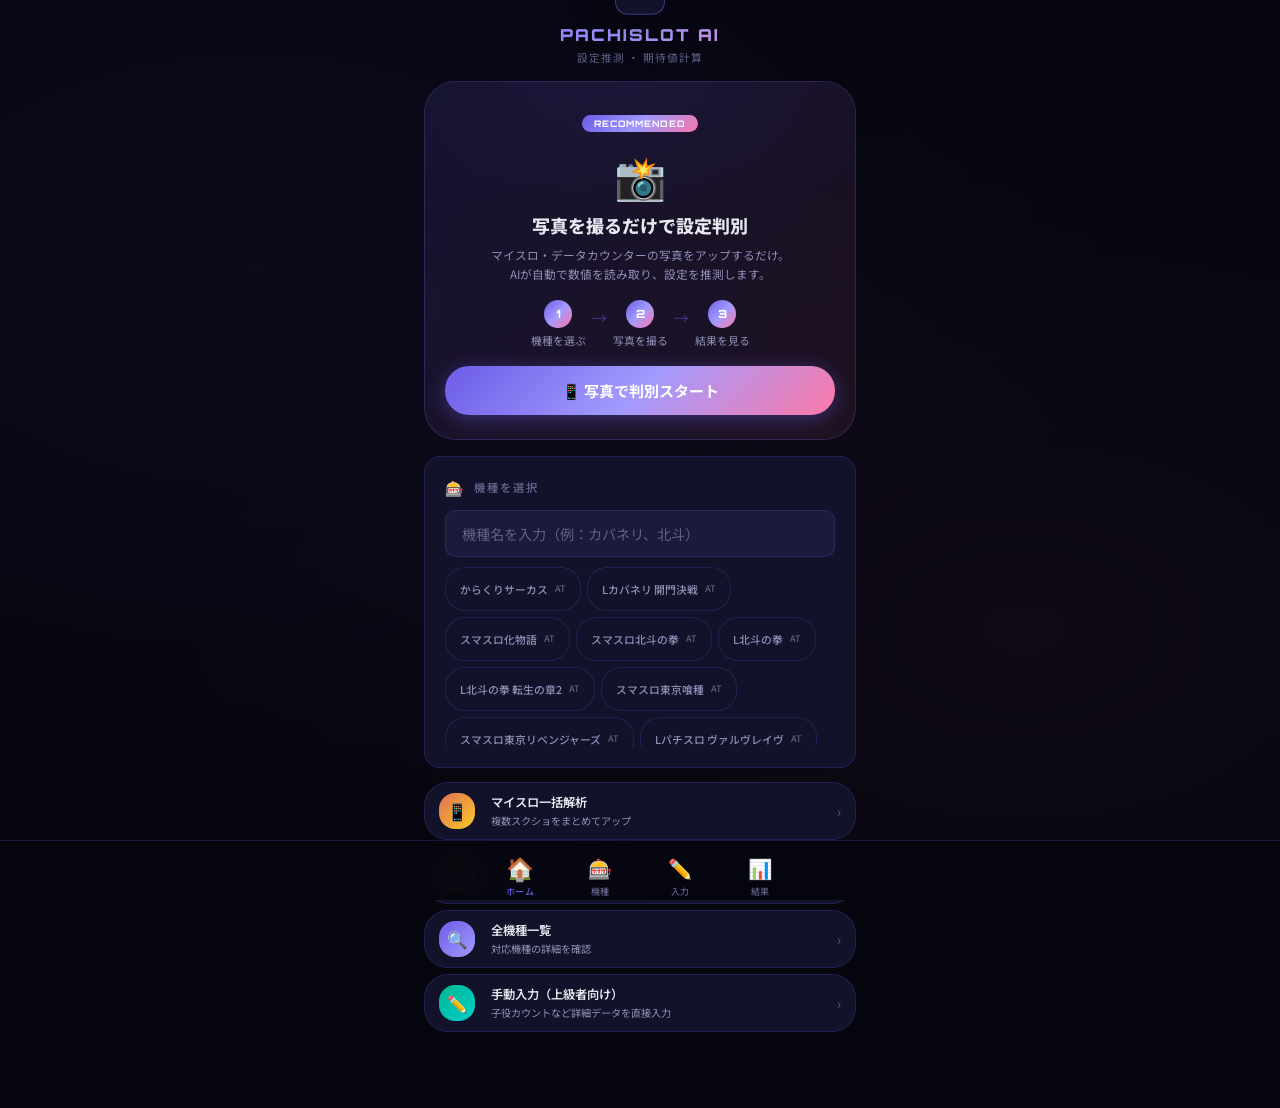
==== commit 88414637: "feat: Firebase自動データ収集を追加（全国ユーザーのデータをリアルタイム集約）" ====
--- a/index.html
+++ b/index.html
@@ -443,6 +443,39 @@
         </div>
       </div>
 
+      <!-- ホール情報（任意） -->
+      <div class="card" id="hall-info-card">
+        <div class="card-title"><span class="icon">📍</span>ホール情報 <span style="font-size:0.72rem;color:var(--text-muted);font-weight:400;">(任意・入力すると統計に反映)</span></div>
+        <div class="form-row">
+          <div class="form-group">
+            <label class="form-label">ホール名</label>
+            <input type="text" class="form-input" id="hall-name-input" placeholder="例：メガガイア新宿" autocomplete="off">
+          </div>
+          <div class="form-group">
+            <label class="form-label">都道府県</label>
+            <select class="form-input" id="hall-pref-input">
+              <option value="">選択</option>
+              <option>北海道</option><option>青森県</option><option>岩手県</option><option>宮城県</option>
+              <option>秋田県</option><option>山形県</option><option>福島県</option><option>茨城県</option>
+              <option>栃木県</option><option>群馬県</option><option>埼玉県</option><option>千葉県</option>
+              <option>東京都</option><option>神奈川県</option><option>新潟県</option><option>富山県</option>
+              <option>石川県</option><option>福井県</option><option>山梨県</option><option>長野県</option>
+              <option>岐阜県</option><option>静岡県</option><option>愛知県</option><option>三重県</option>
+              <option>滋賀県</option><option>京都府</option><option>大阪府</option><option>兵庫県</option>
+              <option>奈良県</option><option>和歌山県</option><option>鳥取県</option><option>島根県</option>
+              <option>岡山県</option><option>広島県</option><option>山口県</option><option>徳島県</option>
+              <option>香川県</option><option>愛媛県</option><option>高知県</option><option>福岡県</option>
+              <option>佐賀県</option><option>長崎県</option><option>熊本県</option><option>大分県</option>
+              <option>宮崎県</option><option>鹿児島県</option><option>沖縄県</option>
+            </select>
+          </div>
+        </div>
+        <div class="form-group">
+          <label class="form-label">台番号</label>
+          <input type="number" class="form-input" id="hall-tai-input" placeholder="例：123" inputmode="numeric" style="max-width:160px;">
+        </div>
+      </div>
+
       <!-- Analyze Button -->
       <button id="btn-analyze" class="btn btn-primary btn-full btn-lg" style="margin-top:8px; margin-bottom:24px;">
         🤖 AI分析を実行
